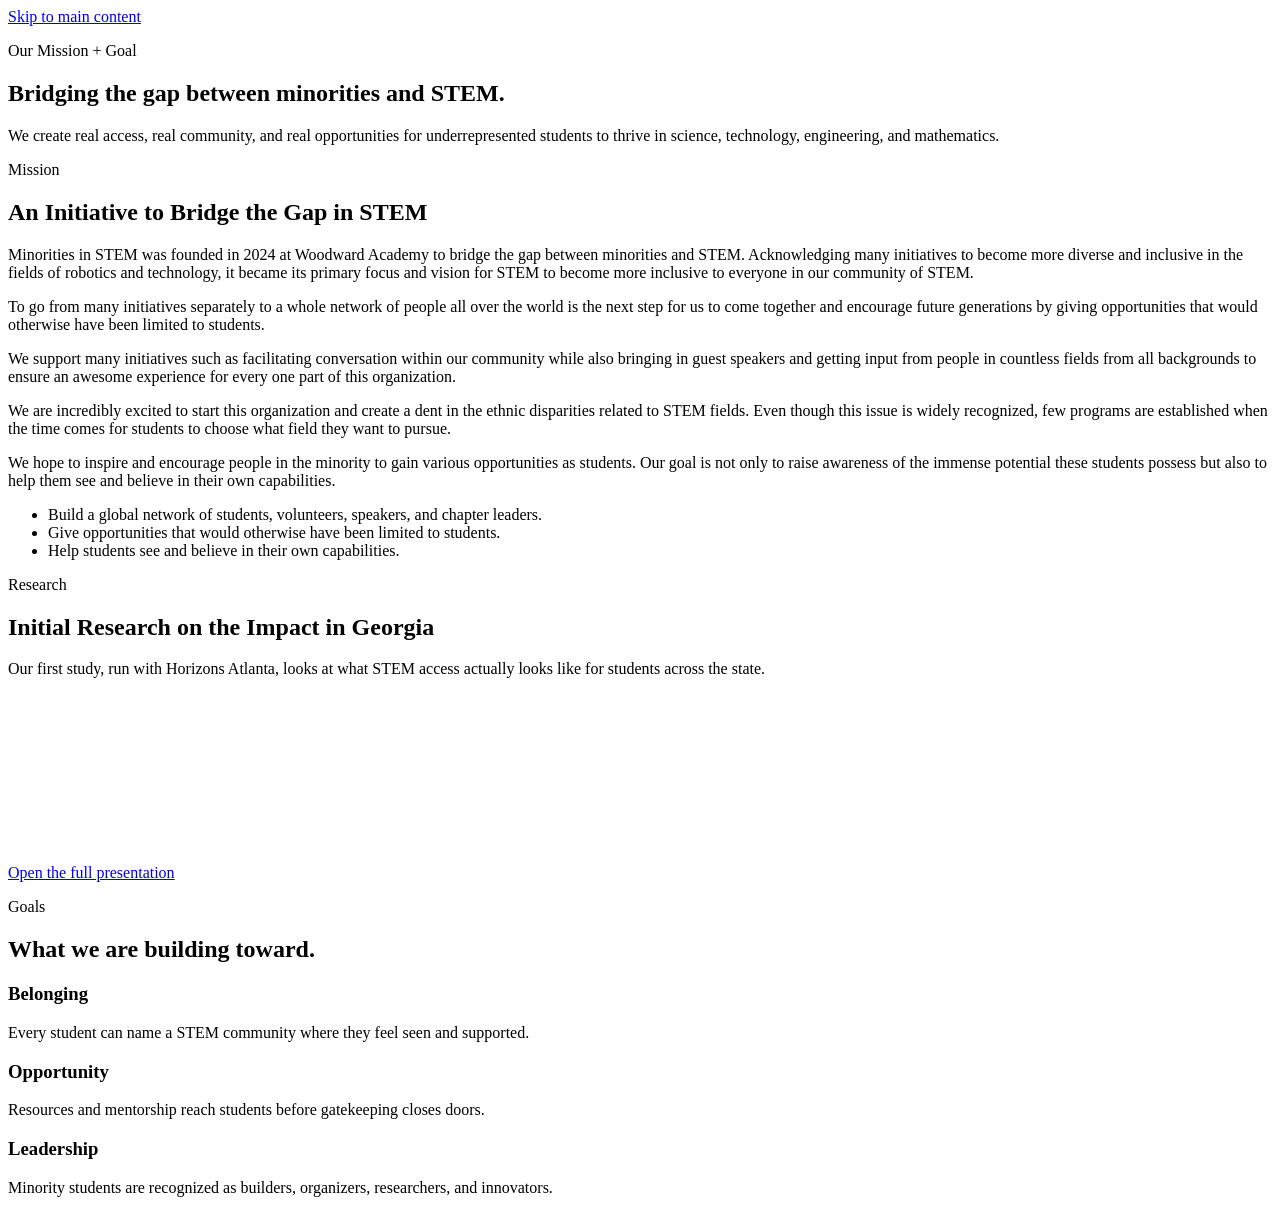
==== about/mission/index.html @ d6ec62af "Add research section on STEM access in Georgia Added a new section for initial research on STEM acce" ====
<!doctype html>
<html lang="en">
  <head>
    <meta charset="utf-8">
    <meta name="viewport" content="width=device-width, initial-scale=1">
    <title>Mission + Goal | Minorities in STEM</title>
    <meta name="description" content="The Minorities in STEM mission and goals for empowering minority voices in STEM.">
    <link rel="stylesheet" href="/assets/styles.css">
    <script src="/assets/site.js" defer></script>
  </head>
  <body>
    <a class="skip-link" href="#main">Skip to main content</a>
    <div id="site-header"></div>
    <main id="main">
      <section class="hero page-hero">
        <div class="hero-content">
          <p class="eyebrow">Our Mission + Goal</p>
          <h1>Bridging the gap between minorities and STEM.</h1>
          <p class="lead">We create real access, real community, and real opportunities for underrepresented students to thrive in science, technology, engineering, and mathematics.</p>
        </div>
      </section>

      <section class="section section-alt" aria-labelledby="mission-main">
        <div class="container two-column">
          <div class="content-stack">
            <p class="eyebrow">Mission</p>
            <h2 id="mission-main">An Initiative to Bridge the Gap in STEM</h2>
            <p>Minorities in STEM was founded in 2024 at Woodward Academy to bridge the gap between minorities and STEM. Acknowledging many initiatives to become more diverse and inclusive in the fields of robotics and technology, it became its primary focus and vision for STEM to become more inclusive to everyone in our community of STEM.</p>
            <p>To go from many initiatives separately to a whole network of people all over the world is the next step for us to come together and encourage future generations by giving opportunities that would otherwise have been limited to students.</p>
            <p>We support many initiatives such as facilitating conversation within our community while also bringing in guest speakers and getting input from people in countless fields from all backgrounds to ensure an awesome experience for every one part of this organization.</p>
            <p>We are incredibly excited to start this organization and create a dent in the ethnic disparities related to STEM fields. Even though this issue is widely recognized, few programs are established when the time comes for students to choose what field they want to pursue.</p>
            <p>We hope to inspire and encourage people in the minority to gain various opportunities as students. Our goal is not only to raise awareness of the immense potential these students possess but also to help them see and believe in their own capabilities.</p>
            <ul>
              <li>Build a global network of students, volunteers, speakers, and chapter leaders.</li>
              <li>Give opportunities that would otherwise have been limited to students.</li>
              <li>Help students see and believe in their own capabilities.</li>
            </ul>
          </div>
          <div class="image-panel" aria-hidden="true"></div>
        </div>
      </section>

      <section class="section" aria-labelledby="mission-research">
        <div class="container">
          <div class="section-header centered">
            <p class="eyebrow">Research</p>
            <h2 id="mission-research">Initial Research on the Impact in Georgia</h2>
            <p>Our first study, run with Horizons Atlanta, looks at what STEM access actually looks like for students across the state.</p>
          </div>
          <div class="slides-frame">
            <iframe
              title="Horizons Atlanta x Minorities in STEM research presentation"
              src="https://docs.google.com/presentation/d/1IZYpqeAud8NZWTwvBAImVrn1VdaSBAlYPuXJ2aMSemE/embed?start=false&amp;loop=false&amp;delayms=5000"
              frameborder="0"
              allowfullscreen
              loading="lazy"></iframe>
          </div>
          <p class="slides-fallback"><a href="https://docs.google.com/presentation/d/1IZYpqeAud8NZWTwvBAImVrn1VdaSBAlYPuXJ2aMSemE/view" target="_blank" rel="noopener">Open the full presentation</a></p>
        </div>
      </section>

      <section class="section section-blue" aria-labelledby="mission-goals">
        <div class="container">
          <div class="section-header centered">
            <p class="eyebrow">Goals</p>
            <h2 id="mission-goals">What we are building toward.</h2>
          </div>
          <div class="grid grid-3">
            <article class="step-card">
              <h3>Belonging</h3>
              <p>Every student can name a STEM community where they feel seen and supported.</p>
            </article>
            <article class="step-card">
              <h3>Opportunity</h3>
              <p>Resources and mentorship reach students before gatekeeping closes doors.</p>
            </article>
            <article class="step-card">
              <h3>Leadership</h3>
              <p>Minority students are recognized as builders, organizers, researchers, and innovators.</p>
            </article>
          </div>
        </div>
      </section>
    </main>
    <div id="site-footer"></div>
  </body>
</html>
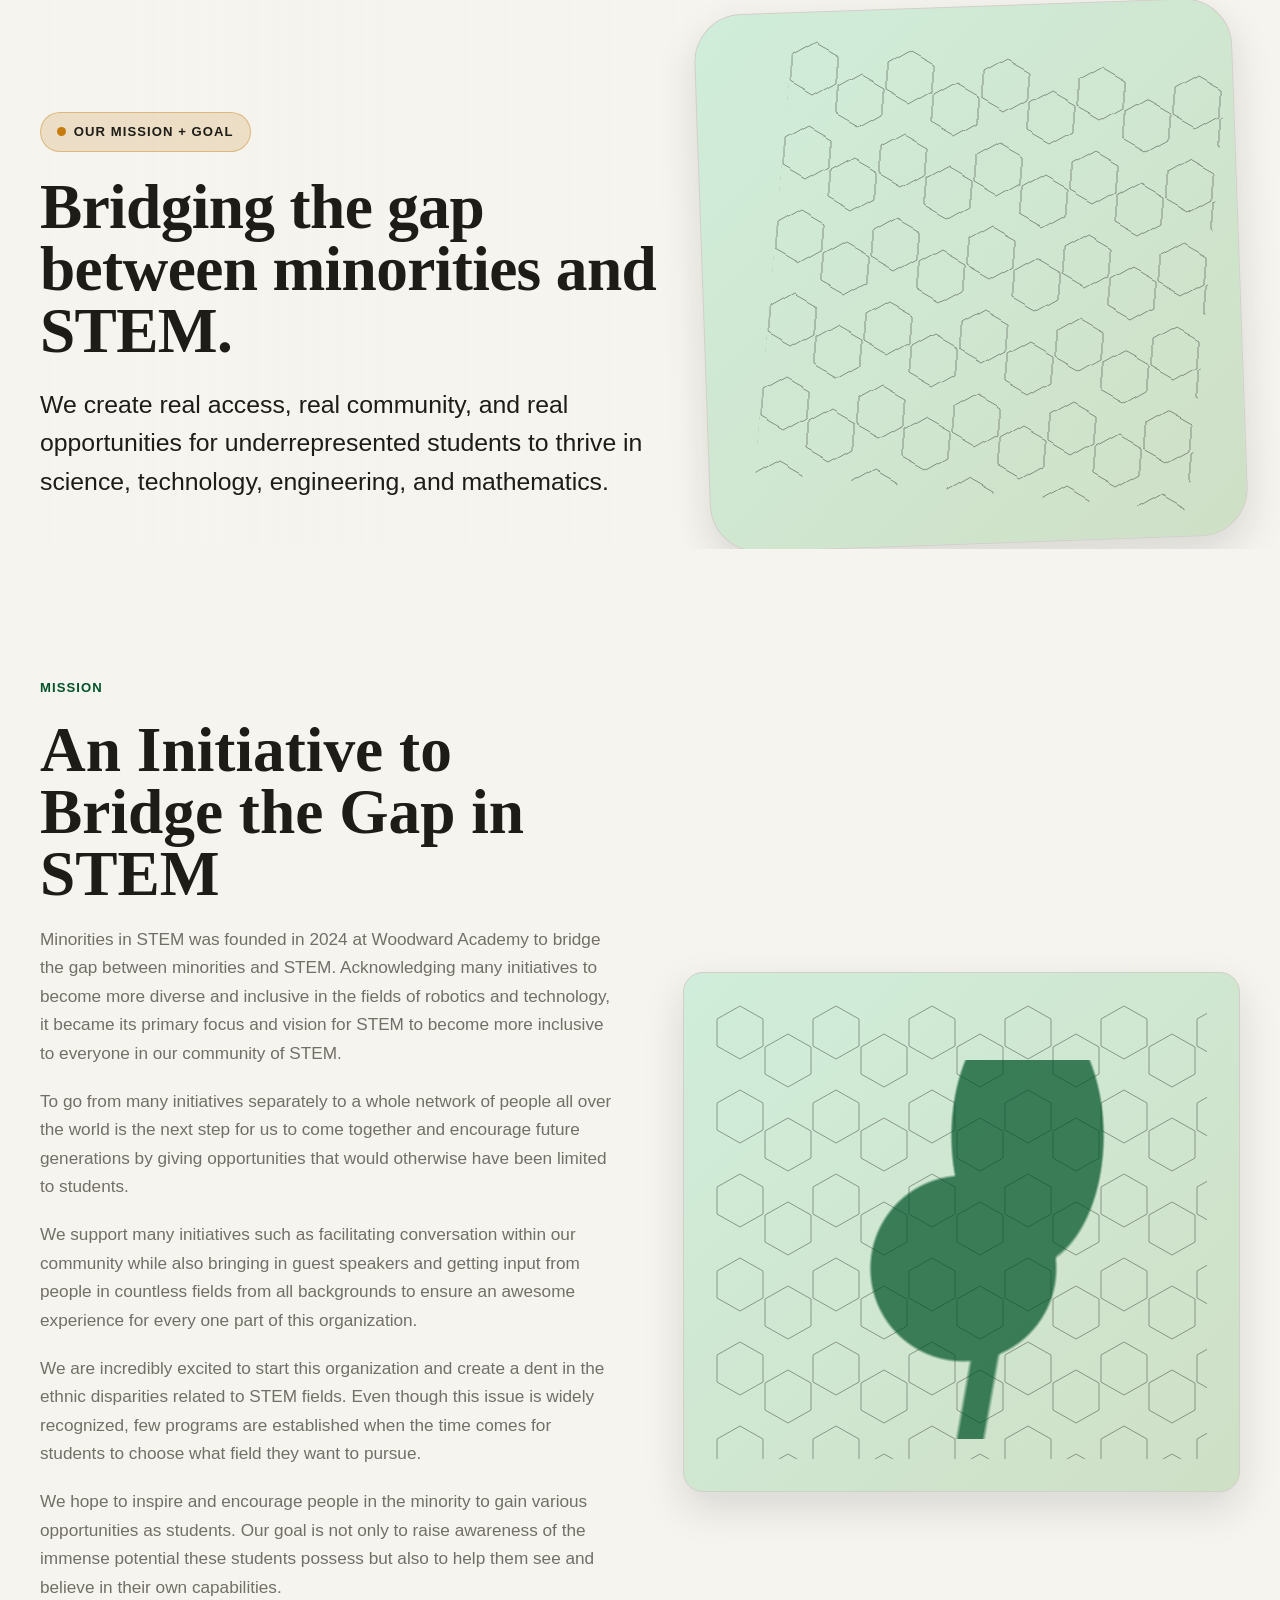
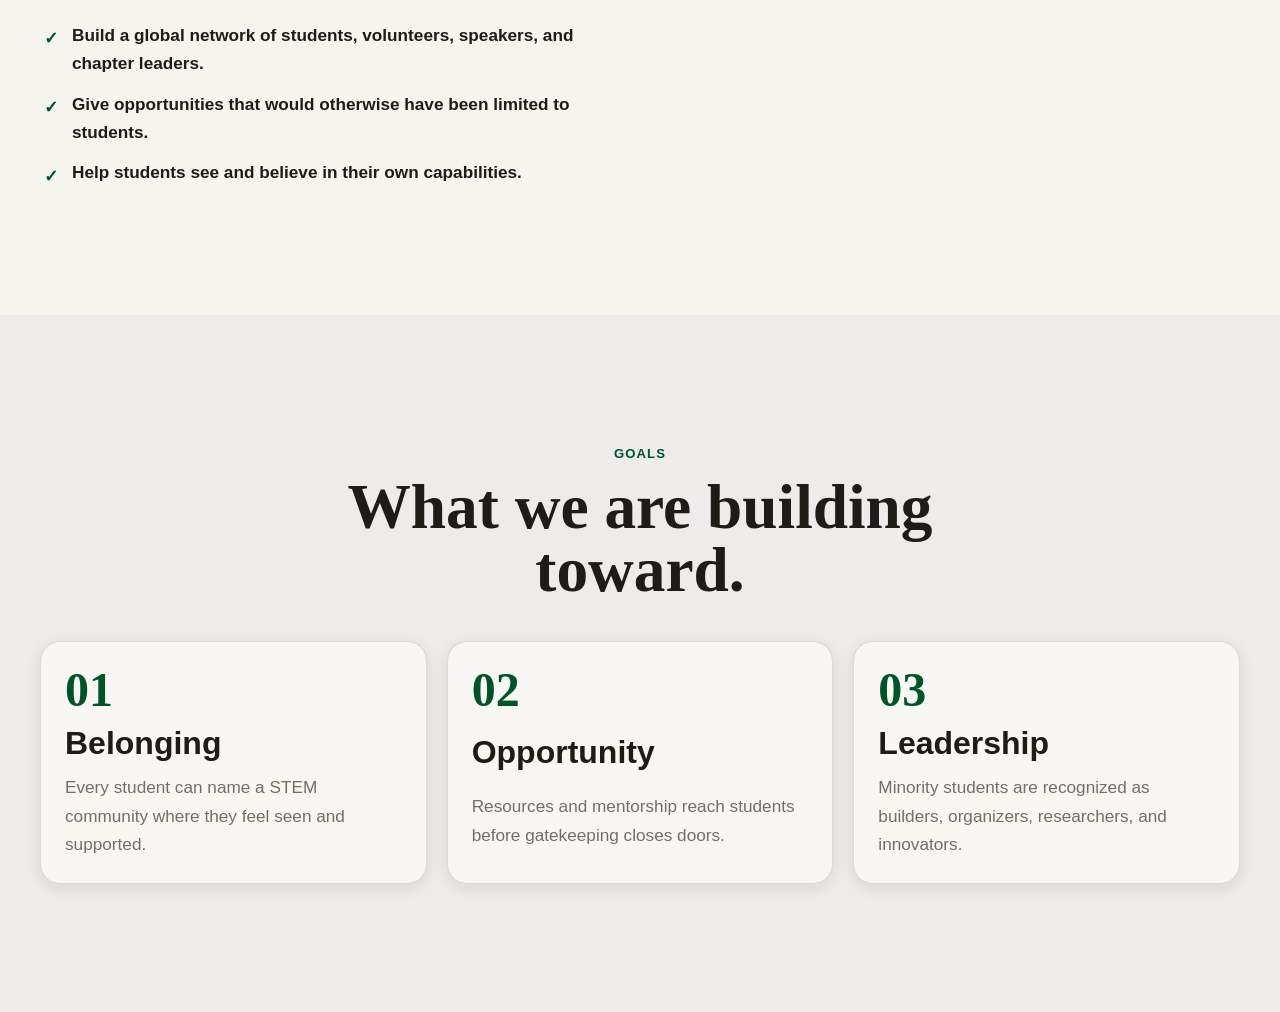
==== commit 4730361d: "Remove initial research section from mission page Removed the initial research section about STEM ac" ====
--- a/about/mission/index.html
+++ b/about/mission/index.html
@@ -40,25 +40,6 @@
         </div>
       </section>
 
-      <section class="section" aria-labelledby="mission-research">
-        <div class="container">
-          <div class="section-header centered">
-            <p class="eyebrow">Research</p>
-            <h2 id="mission-research">Initial Research on the Impact in Georgia</h2>
-            <p>Our first study, run with Horizons Atlanta, looks at what STEM access actually looks like for students across the state.</p>
-          </div>
-          <div class="slides-frame">
-            <iframe
-              title="Horizons Atlanta x Minorities in STEM research presentation"
-              src="https://docs.google.com/presentation/d/1IZYpqeAud8NZWTwvBAImVrn1VdaSBAlYPuXJ2aMSemE/embed?start=false&amp;loop=false&amp;delayms=5000"
-              frameborder="0"
-              allowfullscreen
-              loading="lazy"></iframe>
-          </div>
-          <p class="slides-fallback"><a href="https://docs.google.com/presentation/d/1IZYpqeAud8NZWTwvBAImVrn1VdaSBAlYPuXJ2aMSemE/view" target="_blank" rel="noopener">Open the full presentation</a></p>
-        </div>
-      </section>
-
       <section class="section section-blue" aria-labelledby="mission-goals">
         <div class="container">
           <div class="section-header centered">
--- a/assets/styles.css
+++ b/assets/styles.css
@@ -0,0 +1,1862 @@
+@import url("https://api.fontshare.com/v2/css?f[]=boska@400,500,700&f[]=satoshi@300,400,500,700&display=swap");
+
+:root,
+[data-theme="light"] {
+  --color-bg: #f5f4ef;
+  --color-surface: #f8f7f3;
+  --color-surface-2: #fafaf7;
+  --color-surface-offset: #eeecea;
+  --color-divider: #dddbd6;
+  --color-border: #d2cfc8;
+  --color-text: #1e1c17;
+  --color-text-muted: #726f66;
+  --color-text-faint: #b8b6b0;
+  --color-text-inverse: #f5f4ef;
+  --color-on-primary: #f5f4ef;
+  --color-on-accent: #1e1c17;
+  --color-on-dark: #f5f4ef;
+  --color-on-dark-muted: #b8b6b0;
+  --color-primary: oklch(0.38 0.12 158);
+  --color-primary-hover: oklch(0.30 0.12 158);
+  --color-primary-active: oklch(0.24 0.11 158);
+  --color-primary-highlight: oklch(0.92 0.04 158);
+  --color-primary-band: oklch(0.22 0.10 158);
+  --color-accent: oklch(0.65 0.14 68);
+  --color-accent-hover: oklch(0.56 0.14 68);
+  --color-footer: #0e0d0b;
+  --radius-sm: 0.375rem;
+  --radius-md: 0.5rem;
+  --radius-lg: 0.75rem;
+  --radius-xl: 1.25rem;
+  --radius-full: 9999px;
+  --shadow-sm: 0 1px 2px oklch(0.2 0.02 80 / 0.06);
+  --shadow-md: 0 4px 16px oklch(0.2 0.02 80 / 0.09);
+  --shadow-lg: 0 16px 40px oklch(0.2 0.02 80 / 0.13);
+  --transition-interactive: 180ms cubic-bezier(0.16, 1, 0.3, 1);
+  --font-display: "Boska", "Georgia", serif;
+  --font-body: "Satoshi", "Inter", sans-serif;
+  --content-narrow: 640px;
+  --content-default: 960px;
+  --content-wide: 1200px;
+  --text-xs: clamp(0.75rem, 0.72rem + 0.13vw, 0.82rem);
+  --text-sm: clamp(0.875rem, 0.84rem + 0.16vw, 0.95rem);
+  --text-base: clamp(1rem, 0.97rem + 0.18vw, 1.075rem);
+  --text-md: clamp(1.125rem, 1.04rem + 0.36vw, 1.3rem);
+  --text-lg: clamp(1.25rem, 1.1rem + 0.58vw, 1.55rem);
+  --text-xl: clamp(1.5rem, 1.25rem + 1vw, 2rem);
+  --text-2xl: clamp(2rem, 1.55rem + 1.85vw, 3rem);
+  --text-3xl: clamp(2.4rem, 1.72rem + 2.8vw, 4.2rem);
+  --text-hero: clamp(3.25rem, 2rem + 5.4vw, 7.4rem);
+  --space-1: 0.25rem;
+  --space-2: 0.5rem;
+  --space-3: 0.75rem;
+  --space-4: 1rem;
+  --space-5: 1.25rem;
+  --space-6: 1.5rem;
+  --space-7: 1.75rem;
+  --space-8: 2rem;
+  --space-10: 2.5rem;
+  --space-12: 3rem;
+  --space-14: 3.5rem;
+  --space-16: 4rem;
+  --space-20: 5rem;
+  --space-24: 6rem;
+  --space-28: 7rem;
+  --space-32: 8rem;
+}
+
+[data-theme="dark"] {
+  --color-bg: #131310;
+  --color-surface: #191814;
+  --color-surface-2: #1e1d19;
+  --color-surface-offset: #232219;
+  --color-divider: #2c2b26;
+  --color-border: #38362f;
+  --color-text: #e8e6df;
+  --color-text-muted: #8a8880;
+  --color-text-faint: #55534c;
+  --color-text-inverse: #1e1c17;
+  --color-on-primary: #1e1c17;
+  --color-on-accent: #1e1c17;
+  --color-on-dark: #e8e6df;
+  --color-on-dark-muted: #aaa69b;
+  --color-primary: oklch(0.65 0.12 158);
+  --color-primary-hover: oklch(0.72 0.12 158);
+  --color-primary-active: oklch(0.78 0.11 158);
+  --color-primary-highlight: oklch(0.22 0.06 158);
+  --color-primary-band: oklch(0.18 0.08 158);
+  --color-accent: oklch(0.72 0.14 68);
+  --color-accent-hover: oklch(0.78 0.14 68);
+  --shadow-sm: 0 1px 2px oklch(0 0 0 / 0.25);
+  --shadow-md: 0 4px 16px oklch(0 0 0 / 0.35);
+  --shadow-lg: 0 16px 40px oklch(0 0 0 / 0.45);
+}
+
+*,
+*::before,
+*::after {
+  box-sizing: border-box;
+}
+
+html {
+  scroll-behavior: smooth;
+  text-rendering: optimizeLegibility;
+  -webkit-font-smoothing: antialiased;
+  -moz-osx-font-smoothing: grayscale;
+}
+
+body {
+  min-width: 320px;
+  margin: 0;
+  color: var(--color-text);
+  font-family: var(--font-body);
+  font-size: var(--text-base);
+  line-height: 1.65;
+  background: var(--color-bg);
+}
+
+body.nav-locked,
+body.is-locked {
+  overflow: hidden;
+}
+
+::selection {
+  color: var(--color-on-primary);
+  background: var(--color-primary);
+}
+
+img,
+svg {
+  display: block;
+  max-width: 100%;
+}
+
+button,
+input,
+textarea {
+  font: inherit;
+}
+
+button {
+  border: 0;
+}
+
+a {
+  color: inherit;
+  text-decoration-thickness: 0.08em;
+  text-underline-offset: 0.18em;
+}
+
+:focus-visible {
+  outline: 3px solid var(--color-accent);
+  outline-offset: 4px;
+}
+
+.skip-link {
+  position: fixed;
+  z-index: 1000;
+  top: var(--space-4);
+  left: var(--space-4);
+  padding: var(--space-3) var(--space-4);
+  color: var(--color-on-primary);
+  font-weight: 800;
+  background: var(--color-primary);
+  border-radius: var(--radius-md);
+  transform: translateY(-150%);
+  transition: transform var(--transition-interactive);
+}
+
+.skip-link:focus {
+  transform: translateY(0);
+}
+
+.container {
+  width: min(var(--content-wide), calc(100% - (var(--space-5) * 2)));
+  margin-inline: auto;
+}
+
+.section {
+  position: relative;
+  padding-block: clamp(var(--space-20), 10vw, var(--space-32));
+}
+
+.section-tight {
+  padding-block: clamp(var(--space-12), 7vw, var(--space-20));
+}
+
+.section-alt {
+  background: var(--color-bg);
+}
+
+.section-blue {
+  background: var(--color-surface-offset);
+}
+
+.section-header {
+  display: grid;
+  max-width: 760px;
+  gap: var(--space-3);
+  margin-bottom: var(--space-10);
+}
+
+.section-header.centered {
+  margin-inline: auto;
+  text-align: center;
+}
+
+.compact-header {
+  margin-top: var(--space-8);
+  margin-bottom: var(--space-4);
+}
+
+.eyebrow {
+  margin: 0;
+  color: var(--color-primary);
+  font-size: var(--text-xs);
+  font-weight: 900;
+  letter-spacing: 0.08em;
+  text-transform: uppercase;
+}
+
+h1,
+h2,
+h3,
+p {
+  overflow-wrap: anywhere;
+}
+
+h1,
+h2,
+h3 {
+  margin: 0;
+  color: var(--color-text);
+  line-height: 0.98;
+}
+
+h1,
+h2 {
+  font-family: var(--font-display);
+  font-weight: 700;
+}
+
+h1 {
+  max-width: 980px;
+  font-size: var(--text-hero);
+  letter-spacing: -0.01em;
+}
+
+h2 {
+  font-size: var(--text-3xl);
+}
+
+h3 {
+  font-size: var(--text-xl);
+  font-weight: 800;
+  line-height: 1.12;
+}
+
+p {
+  margin: 0;
+  color: var(--color-text-muted);
+}
+
+.lead {
+  max-width: 720px;
+  font-size: var(--text-lg);
+  line-height: 1.55;
+}
+
+.site-header {
+  position: fixed;
+  z-index: 100;
+  inset: 0 0 auto;
+  min-height: 56px;
+  color: var(--color-text);
+  background: oklch(from var(--color-bg) l c h / 0.78);
+  border-bottom: 1px solid transparent;
+  backdrop-filter: blur(16px);
+  transition:
+    background var(--transition-interactive),
+    border-color var(--transition-interactive),
+    box-shadow var(--transition-interactive);
+}
+
+.site-header.is-scrolled,
+.site-header.is-open {
+  background: oklch(from var(--color-bg) l c h / 0.92);
+  border-color: var(--color-divider);
+  box-shadow: var(--shadow-sm);
+}
+
+.header-inner {
+  display: flex;
+  min-height: 56px;
+  align-items: center;
+  justify-content: space-between;
+  gap: var(--space-4);
+}
+
+.header-top-actions {
+  display: inline-flex;
+  align-items: center;
+  gap: var(--space-2);
+}
+
+.brand {
+  display: inline-flex;
+  align-items: center;
+  gap: var(--space-2);
+  color: var(--color-primary);
+  font-family: var(--font-display);
+  font-size: var(--text-sm);
+  font-weight: 700;
+  letter-spacing: 0.01em;
+  text-decoration: none;
+}
+
+.brand-mark {
+  width: 28px;
+  height: 28px;
+  flex: 0 0 auto;
+  object-fit: cover;
+  border-radius: var(--radius-sm);
+}
+
+.brand-text {
+  color: var(--color-text);
+  line-height: 1;
+}
+
+.nav-shell {
+  display: flex;
+  align-items: center;
+  gap: var(--space-5);
+}
+
+.nav-menu {
+  display: flex;
+  align-items: center;
+  gap: var(--space-1);
+  padding: 0;
+  margin: 0;
+  list-style: none;
+}
+
+.nav-item {
+  position: relative;
+}
+
+.nav-item.has-dropdown::after {
+  position: absolute;
+  top: 100%;
+  left: 0;
+  width: max(100%, 230px);
+  height: var(--space-2);
+  content: "";
+}
+
+.nav-link,
+.dropdown-toggle {
+  display: inline-flex;
+  min-height: 40px;
+  align-items: center;
+  gap: var(--space-2);
+  padding: 0 var(--space-3);
+  color: var(--color-text-muted);
+  font-size: var(--text-sm);
+  font-weight: 800;
+  text-decoration: none;
+  background: transparent;
+  border-radius: var(--radius-full);
+  cursor: pointer;
+  transition:
+    color var(--transition-interactive),
+    background var(--transition-interactive),
+    transform var(--transition-interactive);
+}
+
+.nav-link:hover,
+.dropdown-toggle:hover,
+.nav-link[aria-current="page"],
+.nav-link.is-active,
+.dropdown-toggle.is-active {
+  color: var(--color-primary);
+  background: oklch(from var(--color-primary-highlight) l c h / 0.72);
+}
+
+.dropdown-icon {
+  width: 0.42rem;
+  height: 0.42rem;
+  border-right: 2px solid currentColor;
+  border-bottom: 2px solid currentColor;
+  transform: rotate(45deg) translateY(-1px);
+}
+
+.dropdown-menu {
+  position: absolute;
+  top: calc(100% + var(--space-2));
+  left: 0;
+  min-width: 230px;
+  padding: var(--space-2);
+  margin: 0;
+  list-style: none;
+  background: var(--color-surface-2);
+  border: 1px solid var(--color-border);
+  border-radius: var(--radius-lg);
+  box-shadow: var(--shadow-lg);
+  opacity: 0;
+  pointer-events: none;
+  transform: translateY(-8px);
+  transition:
+    opacity var(--transition-interactive),
+    transform var(--transition-interactive);
+}
+
+.nav-item:hover .dropdown-menu,
+.nav-item:focus-within .dropdown-menu,
+.nav-item.is-open .dropdown-menu {
+  opacity: 1;
+  pointer-events: auto;
+  transform: translateY(0);
+}
+
+.dropdown-menu a {
+  display: block;
+  padding: var(--space-3) var(--space-4);
+  color: var(--color-text);
+  font-size: var(--text-sm);
+  font-weight: 800;
+  text-decoration: none;
+  border-radius: var(--radius-md);
+}
+
+.dropdown-menu a:hover,
+.dropdown-menu a[aria-current="page"] {
+  color: var(--color-primary);
+  background: var(--color-primary-highlight);
+}
+
+.header-actions {
+  display: inline-flex;
+  align-items: center;
+  gap: var(--space-2);
+}
+
+.theme-toggle,
+.menu-toggle {
+  display: inline-grid;
+  width: 42px;
+  height: 42px;
+  place-items: center;
+  color: var(--color-text);
+  background: transparent;
+  border: 1px solid var(--color-border);
+  border-radius: var(--radius-full);
+  cursor: pointer;
+  transition:
+    color var(--transition-interactive),
+    border-color var(--transition-interactive),
+    transform var(--transition-interactive);
+}
+
+.theme-toggle:hover,
+.menu-toggle:hover {
+  color: var(--color-primary);
+  border-color: var(--color-primary);
+  transform: translateY(-1px);
+}
+
+.menu-toggle {
+  display: none;
+}
+
+.menu-toggle-lines,
+.menu-toggle-lines::before,
+.menu-toggle-lines::after {
+  display: block;
+  width: 18px;
+  height: 2px;
+  background: currentColor;
+  border-radius: var(--radius-full);
+  content: "";
+  transition:
+    transform var(--transition-interactive),
+    opacity var(--transition-interactive);
+}
+
+.menu-toggle-lines::before {
+  transform: translateY(-6px);
+}
+
+.menu-toggle-lines::after {
+  transform: translateY(4px);
+}
+
+.site-header.is-open .menu-toggle-lines {
+  transform: rotate(45deg);
+}
+
+.site-header.is-open .menu-toggle-lines::before {
+  opacity: 0;
+}
+
+.site-header.is-open .menu-toggle-lines::after {
+  transform: translateY(-2px) rotate(-90deg);
+}
+
+.button,
+.text-button {
+  display: inline-flex;
+  min-height: 46px;
+  align-items: center;
+  justify-content: center;
+  gap: var(--space-2);
+  padding: var(--space-3) var(--space-5);
+  font-size: var(--text-sm);
+  font-weight: 900;
+  line-height: 1;
+  text-align: center;
+  text-decoration: none;
+  border-radius: var(--radius-full);
+  cursor: pointer;
+  transition:
+    transform var(--transition-interactive),
+    box-shadow var(--transition-interactive),
+    background var(--transition-interactive),
+    border-color var(--transition-interactive),
+    color var(--transition-interactive);
+}
+
+.button {
+  color: var(--color-on-primary);
+  background: var(--color-primary);
+  border: 1px solid var(--color-primary);
+  box-shadow: var(--shadow-sm);
+}
+
+.button:hover {
+  color: var(--color-on-primary);
+  background: var(--color-primary-hover);
+  border-color: var(--color-primary-hover);
+  box-shadow: var(--shadow-md);
+  transform: scale(1.02);
+}
+
+.button:active {
+  background: var(--color-primary-active);
+  border-color: var(--color-primary-active);
+}
+
+.button.secondary,
+.button.outline {
+  color: var(--color-text);
+  background: transparent;
+  border-color: var(--color-border);
+  box-shadow: none;
+}
+
+.button.secondary:hover,
+.button.outline:hover {
+  color: var(--color-primary);
+  background: var(--color-surface);
+  border-color: var(--color-primary);
+}
+
+.button.donate {
+  color: var(--color-on-accent);
+  background: var(--color-accent);
+  border-color: var(--color-accent);
+}
+
+.button.donate:hover {
+  background: var(--color-accent-hover);
+  border-color: var(--color-accent-hover);
+}
+
+.text-button {
+  width: fit-content;
+  min-height: auto;
+  padding: 0;
+  color: var(--color-primary);
+  background: transparent;
+  border: 0;
+  border-radius: 0;
+}
+
+.text-button::before {
+  content: "→";
+}
+
+.text-button:hover {
+  color: var(--color-primary-hover);
+  transform: translateX(3px);
+}
+
+.hero {
+  position: relative;
+  display: grid;
+  min-height: 70dvh;
+  align-items: center;
+  padding-block: calc(56px + var(--space-16)) var(--space-16);
+  overflow: hidden;
+  background:
+    linear-gradient(90deg, var(--color-bg) 0%, oklch(from var(--color-bg) l c h / 0.86) 58%, transparent 58%),
+    var(--color-bg);
+  isolation: isolate;
+}
+
+.hero-home {
+  min-height: 100dvh;
+}
+
+.hero::before {
+  position: absolute;
+  z-index: -1;
+  top: 50%;
+  right: max(var(--space-5), calc((100vw - var(--content-wide)) / 2));
+  width: min(42vw, 540px);
+  aspect-ratio: 1 / 1;
+  background:
+    linear-gradient(135deg, oklch(from var(--color-primary-highlight) l c h / 0.9), oklch(from var(--color-accent) l c h / 0.12)),
+    var(--color-primary-highlight);
+  background-position: center;
+  background-size: cover;
+  border: 1px solid var(--color-border);
+  border-radius: clamp(var(--radius-xl), 4vw, var(--space-12));
+  box-shadow: var(--shadow-lg);
+  content: "";
+  transform: translateY(-50%) rotate(-2deg);
+}
+
+.hero-home::before {
+  background:
+    linear-gradient(180deg, oklch(from var(--color-primary-highlight) l c h / 0.08), oklch(from var(--color-primary) l c h / 0.18)),
+    var(--hero-image),
+    var(--color-primary-highlight);
+  background-position: 5% center;
+  background-size: cover;
+}
+
+.hero::after {
+  position: absolute;
+  z-index: -1;
+  top: 50%;
+  right: max(calc(var(--space-5) + 32px), calc((100vw - var(--content-wide)) / 2 + 32px));
+  width: min(34vw, 440px);
+  aspect-ratio: 1 / 1;
+  background-image:
+    url("data:image/svg+xml,%3Csvg width='96' height='84' viewBox='0 0 96 84' xmlns='http://www.w3.org/2000/svg'%3E%3Cpath d='M24 1 47 14v27L24 54 1 41V14L24 1Zm48 28 23 13v27L72 82 49 69V42l23-13Z' fill='none' stroke='currentColor' stroke-width='1'/%3E%3C/svg%3E");
+  color: var(--color-primary);
+  background-size: 96px 84px;
+  opacity: 0.38;
+  content: "";
+  transform: translateY(-50%) rotate(5deg);
+}
+
+.hero-content {
+  display: grid;
+  width: min(var(--content-wide), calc(100% - (var(--space-5) * 2)));
+  gap: var(--space-6);
+  margin-inline: auto;
+}
+
+.hero-content > * {
+  max-width: 640px;
+}
+
+.hero .eyebrow {
+  display: inline-flex;
+  width: fit-content;
+  align-items: center;
+  gap: var(--space-2);
+  padding: var(--space-2) var(--space-4);
+  color: var(--color-text);
+  background: oklch(from var(--color-accent) l c h / 0.18);
+  border: 1px solid oklch(from var(--color-accent) l c h / 0.38);
+  border-radius: var(--radius-full);
+}
+
+.hero .eyebrow::before {
+  width: 0.55rem;
+  height: 0.55rem;
+  background: var(--color-accent);
+  border-radius: var(--radius-full);
+  content: "";
+}
+
+.hero h1,
+.hero .lead {
+  color: var(--color-text);
+}
+
+.hero-actions,
+.action-row {
+  display: flex;
+  flex-wrap: wrap;
+  gap: var(--space-3);
+  align-items: center;
+}
+
+.page-hero {
+  min-height: 55dvh;
+}
+
+.page-hero h1 {
+  font-size: var(--text-3xl);
+}
+
+.grid {
+  display: grid;
+  gap: var(--space-5);
+}
+
+.grid-3 {
+  grid-template-columns: repeat(3, minmax(0, 1fr));
+}
+
+.grid-2 {
+  grid-template-columns: repeat(2, minmax(0, 1fr));
+}
+
+.pillars-layout {
+  display: grid;
+  gap: var(--space-5);
+}
+
+.pillar-stack {
+  display: grid;
+  gap: var(--space-5);
+}
+
+.feature-card,
+.profile-card,
+.article-card,
+.media-card,
+.episode-card,
+.resource-card,
+.stat-card,
+.step-card,
+.contact-card,
+.chart-panel,
+.article-aside {
+  background: var(--color-surface);
+  border-radius: var(--radius-xl);
+  box-shadow: var(--shadow-md);
+}
+
+.feature-card,
+.article-card,
+.media-card,
+.episode-card,
+.resource-card,
+.step-card,
+.contact-card,
+.chart-panel,
+.article-aside {
+  border: 1px solid oklch(from var(--color-border) l c h / 0.72);
+}
+
+.feature-card,
+.article-card,
+.resource-card,
+.step-card,
+.contact-card,
+.stat-card,
+.media-card,
+.episode-card {
+  transition:
+    transform var(--transition-interactive),
+    box-shadow var(--transition-interactive);
+}
+
+.feature-card:hover,
+.article-card:hover,
+.resource-card:hover,
+.step-card:hover,
+.contact-card:hover,
+.stat-card:hover,
+.media-card:hover,
+.episode-card:hover {
+  box-shadow: var(--shadow-lg);
+  transform: translateY(-4px);
+}
+
+.feature-card {
+  position: relative;
+  display: grid;
+  gap: var(--space-5);
+  min-height: 100%;
+  padding: clamp(var(--space-6), 4vw, var(--space-10));
+  overflow: hidden;
+}
+
+.feature-card-large {
+  min-height: 420px;
+}
+
+.feature-icon {
+  width: 44px;
+  height: 44px;
+  color: var(--color-primary);
+  flex: 0 0 auto;
+}
+
+.feature-card::after {
+  position: absolute;
+  inset: 0;
+  z-index: 0;
+  background-image:
+    linear-gradient(60deg, transparent 24%, oklch(from var(--color-primary) l c h / 0.08) 25%, transparent 26%),
+    linear-gradient(120deg, transparent 24%, oklch(from var(--color-primary) l c h / 0.06) 25%, transparent 26%);
+  background-size: 56px 56px;
+  content: "";
+  opacity: 0.6;
+  pointer-events: none;
+}
+
+.feature-card > * {
+  position: relative;
+  z-index: 1;
+}
+
+.feature-card img,
+.article-card img,
+.profile-card img {
+  display: none;
+}
+
+.card-body,
+.profile-meta {
+  display: grid;
+  gap: var(--space-3);
+}
+
+.card-body {
+  padding: 0;
+}
+
+.two-column {
+  display: grid;
+  grid-template-columns: minmax(0, 1.02fr) minmax(280px, 0.98fr);
+  gap: clamp(var(--space-8), 6vw, var(--space-16));
+  align-items: center;
+}
+
+.image-panel {
+  position: relative;
+  min-height: min(72vw, 520px);
+  overflow: hidden;
+  color: var(--color-primary);
+  background:
+    linear-gradient(135deg, oklch(from var(--color-primary-highlight) l c h / 0.92), oklch(from var(--color-accent) l c h / 0.12)),
+    var(--color-primary-highlight);
+  border: 1px solid var(--color-border);
+  border-radius: var(--radius-xl);
+  box-shadow: var(--shadow-lg);
+}
+
+.image-panel::before,
+.image-panel::after {
+  position: absolute;
+  content: "";
+}
+
+.image-panel::before {
+  inset: var(--space-8);
+  background-image: url("data:image/svg+xml,%3Csvg width='96' height='84' viewBox='0 0 96 84' xmlns='http://www.w3.org/2000/svg'%3E%3Cpath d='M24 1 47 14v27L24 54 1 41V14L24 1Zm48 28 23 13v27L72 82 49 69V42l23-13Z' fill='none' stroke='currentColor' stroke-width='1'/%3E%3C/svg%3E");
+  background-size: 96px 84px;
+  opacity: 0.35;
+}
+
+.image-panel::after {
+  right: 12%;
+  bottom: 10%;
+  width: 58%;
+  aspect-ratio: 1 / 1.18;
+  background: currentColor;
+  opacity: 0.72;
+  mask:
+    radial-gradient(ellipse at 55% 20%, black 0 30%, transparent 31%),
+    radial-gradient(ellipse at 35% 55%, black 0 31%, transparent 32%),
+    linear-gradient(100deg, transparent 0 44%, black 45% 51%, transparent 52% 100%);
+}
+
+.image-panel img {
+  display: none;
+}
+
+.photo-panel {
+  display: grid;
+  gap: var(--space-3);
+  margin: 0;
+}
+
+.photo-panel img {
+  display: block;
+  width: 100%;
+  aspect-ratio: 4 / 3;
+  object-fit: cover;
+  border-radius: var(--radius-xl);
+  box-shadow: var(--shadow-lg);
+}
+
+.photo-panel figcaption {
+  color: var(--color-text-muted);
+  font-size: var(--text-sm);
+  font-weight: 700;
+}
+
+.content-stack {
+  display: grid;
+  gap: var(--space-5);
+}
+
+.content-stack ul,
+.rich-list {
+  display: grid;
+  gap: var(--space-3);
+  padding: 0;
+  margin: 0;
+  list-style: none;
+}
+
+.content-stack li,
+.rich-list li {
+  position: relative;
+  padding-left: var(--space-8);
+  color: var(--color-text);
+  font-weight: 700;
+}
+
+.content-stack li::before,
+.rich-list li::before {
+  position: absolute;
+  top: 0.2rem;
+  left: 0;
+  display: grid;
+  width: 22px;
+  height: 22px;
+  place-items: center;
+  color: var(--color-primary);
+  content: "✓";
+}
+
+.team-grid {
+  grid-template-columns: repeat(4, minmax(0, 1fr));
+}
+
+.profile-card {
+  display: grid;
+  justify-items: start;
+  gap: var(--space-4);
+  padding: var(--space-5);
+  background: transparent;
+  box-shadow: none;
+}
+
+.profile-card::before {
+  width: 128px;
+  height: 128px;
+  color: var(--color-primary);
+  background:
+    radial-gradient(circle at 42% 36%, currentColor 0 15%, transparent 16%),
+    radial-gradient(ellipse at 52% 78%, currentColor 0 34%, transparent 35%),
+    var(--color-primary-highlight);
+  border-radius: var(--radius-full);
+  content: "";
+}
+
+.profile-card.has-photo::before {
+  display: none;
+}
+
+.profile-photo-link {
+  display: block;
+  width: 128px;
+  height: 128px;
+  overflow: hidden;
+  border-radius: var(--radius-full);
+  box-shadow: var(--shadow-md);
+}
+
+.profile-card.has-photo img {
+  display: block;
+  width: 100%;
+  height: 100%;
+  object-fit: cover;
+}
+
+.profile-link {
+  color: inherit;
+  text-decoration: none;
+}
+
+.profile-link:hover {
+  color: var(--color-primary);
+}
+
+.profile-meta {
+  padding: 0;
+}
+
+.profile-card h3 {
+  font-family: var(--font-body);
+  font-size: var(--text-md);
+}
+
+.role {
+  color: var(--color-text-muted);
+  font-size: var(--text-sm);
+  font-weight: 800;
+}
+
+.steps {
+  counter-reset: chapter-step;
+}
+
+.step-card {
+  position: relative;
+  display: grid;
+  gap: var(--space-3);
+  padding: var(--space-6);
+  counter-increment: chapter-step;
+}
+
+.step-card::before {
+  color: var(--color-primary);
+  font-family: var(--font-display);
+  font-size: var(--text-2xl);
+  font-weight: 700;
+  line-height: 1;
+  content: counter(chapter-step, decimal-leading-zero);
+}
+
+.form-grid {
+  display: grid;
+  gap: var(--space-4);
+}
+
+.form-row {
+  display: grid;
+  gap: var(--space-2);
+}
+
+label,
+.checkbox-label {
+  color: var(--color-text);
+  font-weight: 800;
+}
+
+input,
+textarea {
+  width: 100%;
+  min-height: 48px;
+  padding: var(--space-3) var(--space-4);
+  color: var(--color-text);
+  background: var(--color-surface-2);
+  border: 1px solid var(--color-border);
+  border-radius: var(--radius-md);
+}
+
+textarea {
+  min-height: 150px;
+  resize: vertical;
+}
+
+.checkbox-label {
+  display: grid;
+  grid-template-columns: 20px 1fr;
+  gap: var(--space-3);
+  align-items: start;
+}
+
+.checkbox-label input {
+  width: 20px;
+  min-height: 20px;
+  margin-top: 0.25rem;
+  accent-color: var(--color-primary);
+}
+
+.form-note {
+  min-height: 1.5rem;
+  color: var(--color-primary);
+  font-weight: 800;
+}
+
+.contact-layout {
+  display: grid;
+  grid-template-columns: minmax(0, 0.85fr) minmax(300px, 1.15fr);
+  gap: clamp(var(--space-6), 5vw, var(--space-12));
+  align-items: start;
+}
+
+.contact-card {
+  display: grid;
+  gap: var(--space-4);
+  padding: clamp(var(--space-5), 3vw, var(--space-8));
+}
+
+.contact-methods {
+  display: grid;
+  gap: var(--space-4);
+  padding: 0;
+  margin: 0;
+  list-style: none;
+}
+
+.contact-methods span {
+  display: block;
+  color: var(--color-text-muted);
+  font-size: var(--text-sm);
+}
+
+.stat-grid {
+  grid-template-columns: repeat(4, minmax(0, 1fr));
+}
+
+.stats-three {
+  grid-template-columns: repeat(3, minmax(0, 1fr));
+}
+
+.stat-card {
+  display: grid;
+  gap: var(--space-2);
+  min-height: 170px;
+  padding: var(--space-6);
+  align-content: center;
+  background: var(--color-primary-band);
+}
+
+.stat-card h3,
+.stat-card p,
+.stat-value {
+  color: var(--color-on-dark);
+}
+
+.stat-card p {
+  color: var(--color-on-dark-muted);
+}
+
+.stat-value {
+  font-family: var(--font-display);
+  font-size: var(--text-2xl);
+  font-weight: 700;
+  line-height: 1;
+}
+
+.chart-panel {
+  padding: clamp(var(--space-5), 3vw, var(--space-8));
+}
+
+.bar-chart {
+  display: grid;
+  gap: var(--space-4);
+}
+
+.bar-row {
+  display: grid;
+  grid-template-columns: 160px 1fr 56px;
+  gap: var(--space-3);
+  align-items: center;
+}
+
+.bar-track,
+.audio-line {
+  height: 12px;
+  overflow: hidden;
+  background: var(--color-surface-offset);
+  border-radius: var(--radius-full);
+}
+
+.bar-fill,
+.audio-line span {
+  display: block;
+  height: 100%;
+  background: var(--color-primary);
+}
+
+.bar-fill {
+  width: var(--value);
+}
+
+.article-layout {
+  display: grid;
+  grid-template-columns: minmax(0, 0.72fr) minmax(0, 1.28fr);
+  gap: clamp(var(--space-8), 6vw, var(--space-16));
+  align-items: start;
+}
+
+.article-aside {
+  position: sticky;
+  top: calc(64px + var(--space-6));
+  display: grid;
+  gap: var(--space-4);
+  padding: var(--space-6);
+}
+
+.article-body {
+  display: grid;
+  gap: var(--space-5);
+}
+
+.article-body h2,
+.article-body h3 {
+  margin-top: var(--space-2);
+}
+
+.article-card {
+  display: grid;
+  min-height: 100%;
+  padding: var(--space-6);
+}
+
+.article-card::before {
+  width: 100%;
+  aspect-ratio: 16 / 8;
+  margin-bottom: var(--space-5);
+  color: var(--color-primary);
+  background:
+    linear-gradient(135deg, oklch(from var(--color-primary-highlight) l c h / 0.9), oklch(from var(--color-accent) l c h / 0.16)),
+    var(--color-primary-highlight);
+  border-radius: var(--radius-lg);
+  content: "";
+  mask:
+    linear-gradient(0deg, black, black),
+    radial-gradient(ellipse at 72% 42%, transparent 0 28%, black 29% 32%, transparent 33%);
+}
+
+.tag-list {
+  display: flex;
+  flex-wrap: wrap;
+  gap: var(--space-2);
+  padding: 0;
+  margin: 0;
+  list-style: none;
+}
+
+.tag-list li,
+.tag {
+  display: inline-flex;
+  align-items: center;
+  min-height: 32px;
+  padding: var(--space-1) var(--space-3);
+  color: var(--color-primary);
+  font-size: var(--text-sm);
+  font-weight: 800;
+  background: var(--color-primary-highlight);
+  border: 1px solid oklch(from var(--color-primary) l c h / 0.18);
+  border-radius: var(--radius-full);
+}
+
+.media-card {
+  display: grid;
+  grid-template-columns: 76px 1fr;
+  gap: var(--space-4);
+  align-items: center;
+  padding: var(--space-5);
+}
+
+.episode-grid {
+  align-items: start;
+}
+
+.episode-card {
+  display: grid;
+  gap: var(--space-4);
+  padding: var(--space-4);
+}
+
+.episode-card iframe {
+  display: block;
+  width: 100%;
+  border: 0;
+  border-radius: 12px;
+}
+
+.spotify-feature {
+  display: grid;
+  gap: var(--space-4);
+  justify-items: start;
+  margin-bottom: var(--space-6);
+}
+
+.spotify-frame {
+  width: min(100%, 624px);
+  overflow: hidden;
+  aspect-ratio: 624 / 351;
+  border-radius: 12px;
+  box-shadow: var(--shadow-md);
+}
+
+.spotify-frame iframe {
+  display: block;
+  width: 100%;
+  height: 100%;
+  border: 0;
+}
+
+.play-icon {
+  display: grid;
+  width: 64px;
+  height: 64px;
+  place-items: center;
+  color: var(--color-on-primary);
+  background: var(--color-primary);
+  border-radius: var(--radius-full);
+}
+
+.play-icon::before {
+  width: 0;
+  height: 0;
+  margin-left: 4px;
+  border-top: 12px solid transparent;
+  border-bottom: 12px solid transparent;
+  border-left: 18px solid currentColor;
+  content: "";
+}
+
+.audio-track {
+  display: grid;
+  grid-template-columns: 1fr 64px;
+  gap: var(--space-3);
+  align-items: center;
+  margin-top: var(--space-3);
+}
+
+.audio-line span {
+  width: var(--progress);
+}
+
+.resource-card {
+  display: grid;
+  gap: var(--space-4);
+  padding: var(--space-6);
+}
+
+.hackathon-graphic {
+  position: relative;
+  display: grid;
+  grid-template-columns: minmax(0, 1fr) minmax(240px, 0.72fr);
+  gap: clamp(var(--space-6), 5vw, var(--space-12));
+  min-height: 360px;
+  align-items: center;
+  padding: clamp(var(--space-6), 5vw, var(--space-12));
+  overflow: hidden;
+  color: var(--color-on-dark);
+  background:
+    linear-gradient(135deg, oklch(0.24 0.1 158), oklch(0.19 0.08 196) 52%, oklch(0.42 0.13 68)),
+    var(--color-primary-band);
+  border: 1px solid oklch(from var(--color-accent) l c h / 0.3);
+  border-radius: var(--radius-lg);
+  box-shadow: var(--shadow-lg);
+}
+
+.hackathon-graphic::before {
+  position: absolute;
+  inset: 0;
+  background-image:
+    linear-gradient(90deg, oklch(1 0 0 / 0.08) 1px, transparent 1px),
+    linear-gradient(0deg, oklch(1 0 0 / 0.08) 1px, transparent 1px);
+  background-size: 56px 56px;
+  content: "";
+  opacity: 0.45;
+}
+
+.hackathon-copy,
+.hackathon-visual,
+.hackathon-footer {
+  position: relative;
+  z-index: 1;
+}
+
+.hackathon-copy {
+  display: grid;
+  gap: var(--space-3);
+}
+
+.hackathon-copy span,
+.hackathon-footer span {
+  color: var(--color-accent);
+  font-size: var(--text-sm);
+  font-style: normal;
+  font-weight: 900;
+  letter-spacing: 0;
+  text-transform: uppercase;
+}
+
+.hackathon-copy strong {
+  color: var(--color-on-dark);
+  font-family: var(--font-display);
+  font-size: var(--text-3xl);
+  line-height: 0.95;
+}
+
+.hackathon-copy em {
+  width: fit-content;
+  padding: var(--space-2) var(--space-4);
+  color: var(--color-on-accent);
+  font-size: var(--text-xl);
+  font-style: normal;
+  font-weight: 900;
+  line-height: 1;
+  background: var(--color-accent);
+  border-radius: var(--radius-md);
+}
+
+.hackathon-visual {
+  min-height: 260px;
+  aspect-ratio: 1;
+}
+
+.chip-core,
+.orbit,
+.node {
+  position: absolute;
+  display: grid;
+  place-items: center;
+}
+
+.chip-core {
+  top: 50%;
+  left: 50%;
+  width: 116px;
+  height: 116px;
+  color: var(--color-on-accent);
+  font-family: var(--font-display);
+  font-size: var(--text-2xl);
+  font-weight: 700;
+  background: var(--color-accent);
+  border: 8px solid oklch(1 0 0 / 0.22);
+  border-radius: var(--radius-lg);
+  box-shadow: 0 20px 44px oklch(0 0 0 / 0.24);
+  transform: translate(-50%, -50%);
+}
+
+.chip-core::before,
+.chip-core::after {
+  position: absolute;
+  background: repeating-linear-gradient(90deg, oklch(1 0 0 / 0.42) 0 8px, transparent 8px 18px);
+  content: "";
+}
+
+.chip-core::before {
+  right: calc(100% + 12px);
+  width: 92px;
+  height: 8px;
+}
+
+.chip-core::after {
+  left: calc(100% + 12px);
+  width: 92px;
+  height: 8px;
+}
+
+.orbit {
+  inset: 9%;
+  border: 2px solid oklch(from var(--color-accent) l c h / 0.46);
+  border-radius: var(--radius-full);
+}
+
+.orbit-one {
+  transform: rotate(22deg) scaleX(1.08);
+}
+
+.orbit-two {
+  inset: 22%;
+  border-color: oklch(1 0 0 / 0.3);
+  transform: rotate(-32deg) scaleX(1.22);
+}
+
+.node {
+  width: 24px;
+  height: 24px;
+  background: var(--color-on-dark);
+  border: 4px solid var(--color-accent);
+  border-radius: var(--radius-sm);
+}
+
+.node-one {
+  top: 11%;
+  right: 22%;
+}
+
+.node-two {
+  bottom: 19%;
+  left: 18%;
+}
+
+.node-three {
+  right: 11%;
+  bottom: 22%;
+}
+
+.hackathon-footer {
+  display: flex;
+  grid-column: 1 / -1;
+  flex-wrap: wrap;
+  gap: var(--space-3);
+}
+
+.hackathon-footer span {
+  padding: var(--space-2) var(--space-3);
+  color: var(--color-on-dark);
+  background: oklch(1 0 0 / 0.12);
+  border: 1px solid oklch(1 0 0 / 0.18);
+  border-radius: var(--radius-md);
+}
+
+.site-footer {
+  color: var(--color-on-dark-muted);
+  background: var(--color-footer);
+}
+
+.site-footer .eyebrow {
+  color: var(--color-accent);
+}
+
+.footer-inner {
+  display: grid;
+  grid-template-columns: minmax(240px, 1.1fr) minmax(160px, 0.7fr) minmax(280px, 1.15fr);
+  gap: clamp(var(--space-8), 5vw, var(--space-16));
+  padding-block: var(--space-20) var(--space-8);
+}
+
+.footer-brand {
+  display: grid;
+  gap: var(--space-4);
+}
+
+.footer-brand .brand {
+  color: var(--color-on-dark);
+}
+
+.footer-brand p,
+.site-footer label,
+.site-footer .checkbox-label,
+.footer-bottom,
+.footer-bottom p,
+.site-footer .form-note {
+  color: var(--color-on-dark-muted);
+}
+
+.social-list,
+.footer-links {
+  display: grid;
+  gap: var(--space-3);
+  padding: 0;
+  margin: 0;
+  list-style: none;
+}
+
+.social-list {
+  display: flex;
+  flex-wrap: wrap;
+}
+
+.social-link {
+  display: inline-grid;
+  width: 42px;
+  height: 42px;
+  place-items: center;
+  color: var(--color-on-dark);
+  font-size: var(--text-xs);
+  font-weight: 900;
+  text-decoration: none;
+  border: 1px solid oklch(from var(--color-on-dark) l c h / 0.16);
+  border-radius: var(--radius-full);
+}
+
+.social-link:hover {
+  color: var(--color-accent);
+  border-color: var(--color-accent);
+}
+
+.footer-links a {
+  color: var(--color-on-dark);
+  font-size: var(--text-sm);
+  font-weight: 800;
+  text-decoration: none;
+}
+
+.footer-links a:hover {
+  color: var(--color-accent);
+}
+
+.newsletter {
+  display: grid;
+  gap: var(--space-4);
+}
+
+.newsletter input {
+  color: var(--color-text);
+  background: var(--color-surface-2);
+}
+
+.newsletter .button {
+  width: fit-content;
+  color: var(--color-on-accent);
+  background: var(--color-accent);
+  border-color: var(--color-accent);
+}
+
+.newsletter .button:hover {
+  background: var(--color-accent-hover);
+  border-color: var(--color-accent-hover);
+}
+
+.footer-bottom {
+  display: flex;
+  flex-wrap: wrap;
+  justify-content: space-between;
+  gap: var(--space-3);
+  padding-block: var(--space-6);
+  border-top: 1px solid oklch(from var(--color-on-dark) l c h / 0.12);
+}
+
+[data-reveal] {
+  opacity: 0;
+  transform: translateY(40px);
+}
+
+@media (min-width: 768px) {
+  .site-header,
+  .header-inner {
+    min-height: 64px;
+  }
+
+  .hero {
+    padding-block: calc(64px + var(--space-12)) var(--space-12);
+  }
+}
+
+@media (min-width: 1024px) {
+  .pillars-layout {
+    grid-template-columns: minmax(0, 3fr) minmax(320px, 2fr);
+  }
+}
+
+@media (max-width: 1080px) {
+  .team-grid,
+  .stat-grid {
+    grid-template-columns: repeat(2, minmax(0, 1fr));
+  }
+
+  .grid-3 {
+    grid-template-columns: repeat(2, minmax(0, 1fr));
+  }
+}
+
+@media (max-width: 980px) {
+  .menu-toggle {
+    display: inline-grid;
+  }
+
+  .site-nav {
+    position: fixed;
+    top: 56px;
+    right: 0;
+    bottom: 0;
+    display: block;
+    width: min(86vw, 390px);
+    padding: var(--space-8) var(--space-6);
+    overflow-y: auto;
+    background: var(--color-surface);
+    border-left: 1px solid var(--color-border);
+    box-shadow: var(--shadow-lg);
+    transform: translateX(102%);
+    transition: transform 360ms cubic-bezier(0.16, 1, 0.3, 1);
+  }
+
+  .site-header.is-open .site-nav {
+    transform: translateX(0);
+  }
+
+  .site-header::after {
+    position: fixed;
+    z-index: -1;
+    inset: 56px 0 0;
+    background: oklch(from var(--color-text) l c h / 0.24);
+    opacity: 0;
+    pointer-events: none;
+    content: "";
+    transition: opacity var(--transition-interactive);
+  }
+
+  .site-header.is-open::after {
+    opacity: 1;
+  }
+
+  .nav-shell,
+  .nav-menu,
+  .header-actions {
+    display: grid;
+    align-items: stretch;
+  }
+
+  .nav-shell {
+    gap: var(--space-6);
+  }
+
+  .nav-menu {
+    gap: var(--space-3);
+  }
+
+  .nav-link,
+  .dropdown-toggle {
+    width: 100%;
+    justify-content: space-between;
+    min-height: 48px;
+    padding-inline: var(--space-4);
+    color: var(--color-text);
+    font-size: var(--text-lg);
+    border-radius: var(--radius-lg);
+  }
+
+  .nav-item.has-dropdown::after {
+    display: none;
+  }
+
+  .dropdown-menu {
+    position: static;
+    display: none;
+    min-width: 0;
+    margin: var(--space-2) 0 var(--space-4);
+    box-shadow: none;
+    opacity: 1;
+    pointer-events: auto;
+    transform: none;
+  }
+
+  .nav-item.is-open .dropdown-menu {
+    display: grid;
+  }
+
+  .header-actions {
+    grid-template-columns: 1fr;
+  }
+
+  .two-column,
+  .contact-layout,
+  .article-layout {
+    grid-template-columns: 1fr;
+  }
+
+  .article-aside {
+    position: static;
+  }
+
+  .footer-inner {
+    grid-template-columns: 1fr;
+  }
+}
+
+@media (max-width: 767px) {
+  .container,
+  .hero-content {
+    width: min(100% - (var(--space-4) * 2), var(--content-wide));
+  }
+
+  .brand-text {
+    max-width: 160px;
+  }
+
+  .grid-2,
+  .grid-3,
+  .team-grid,
+  .stat-grid {
+    grid-template-columns: 1fr;
+  }
+
+  .hero::before {
+    top: auto;
+    right: 50%;
+    bottom: var(--space-8);
+    width: 60vw;
+    min-width: 220px;
+    opacity: 0.42;
+    transform: translateX(50%) rotate(-2deg);
+  }
+
+  .hero::after {
+    display: none;
+  }
+
+  .hero-home {
+    min-height: 100dvh;
+  }
+
+  .page-hero {
+    min-height: 50dvh;
+  }
+
+  .hero-actions,
+  .action-row {
+    align-items: stretch;
+  }
+
+  .hero-actions .button,
+  .action-row .button {
+    width: 100%;
+  }
+
+  .image-panel {
+    min-height: 320px;
+  }
+
+  .media-card {
+    grid-template-columns: 1fr;
+  }
+
+  .hackathon-graphic {
+    grid-template-columns: 1fr;
+    min-height: auto;
+  }
+
+  .hackathon-visual {
+    width: min(100%, 320px);
+    min-height: 240px;
+    margin-inline: auto;
+  }
+
+  .bar-row {
+    grid-template-columns: 1fr;
+    gap: var(--space-2);
+  }
+}
+
+@media (prefers-reduced-motion: reduce) {
+  *,
+  *::before,
+  *::after {
+    scroll-behavior: auto !important;
+    animation-duration: 1ms !important;
+    animation-iteration-count: 1 !important;
+    transition-duration: 1ms !important;
+  }
+
+  [data-reveal] {
+    opacity: 1;
+    transform: none;
+  }
+}
+
+.slides-frame {
+  width: min(100%, 960px);
+  margin: 0 auto;
+  overflow: hidden;
+  aspect-ratio: 16 / 9;
+  border-radius: 12px;
+  box-shadow: var(--shadow-md);
+}
+
+.slides-frame iframe {
+  display: block;
+  width: 100%;
+  height: 100%;
+  border: 0;
+}
+
+.slides-fallback {
+  margin-top: var(--space-4);
+  text-align: center;
+}
